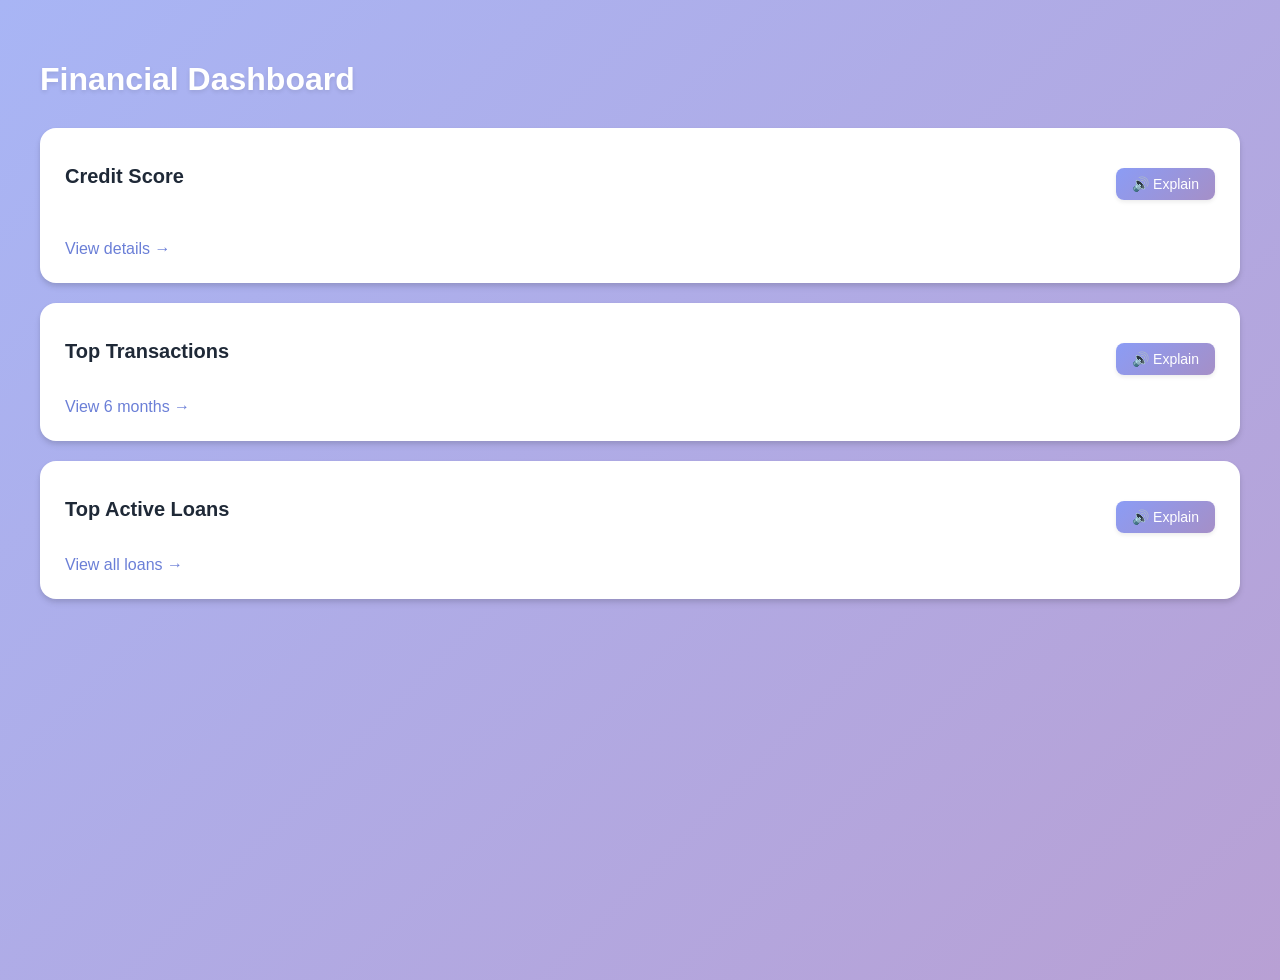
==== embedded-agent-fe/index.html @ 1740a6a1 "first commit" ====
<!DOCTYPE html>
<html>
<head>
  <title>Dashboard</title>
  <link rel="stylesheet" href="styles.css" />
  <script src="config.js"></script>
</head>

<body>
<h1>Financial Dashboard</h1>

<div class="section">
  <div class="header">
    <h2>Credit Score</h2>
    <button class="audio-btn">🔊 Explain</button>
  </div>
  <div style="display: flex; align-items: center; gap: 20px;">
    <div>
      <p style="font-size: 36px; font-weight: bold; margin: 0;" id="score"></p>
      <p style="margin: 5px 0; color: #666;" id="score-change"></p>
    </div>
  </div>
  <p style="font-size: 12px; color: #999; margin-top: 10px;" id="last-refreshed"></p>
  <a class="link" href="credit.html">View details →</a>
</div>

<div class="section">
  <div class="header">
    <h2>Top Transactions</h2>
    <button class="audio-btn">🔊 Explain</button>
  </div>
  <table id="txnTable"></table>
  <a class="link" href="transactions.html">View 6 months →</a>
</div>

<div class="section">
  <div class="header">
    <h2>Top Active Loans</h2>
    <button class="audio-btn">🔊 Explain</button>
  </div>
  <div id="loanCards"></div>
  <a class="link" href="loans.html">View all loans →</a>
</div>

<script>
async function load() {
  // Load credit score with change indicator
  const credit = await fetch(API_BASE + "/credit/summary").then(r=>r.json());
  document.getElementById("score").innerText = credit.score;
  
  const changeText = credit.change >= 0 ? `+${credit.change}` : `${credit.change}`;
  const changeColor = credit.change >= 0 ? '#059669' : '#dc2626';
  document.getElementById("score-change").innerHTML = `<span style="color: ${changeColor}; font-weight: bold;">${changeText} points</span> from last month`;
  
  const refreshDate = new Date(credit.last_refreshed);
  const now = new Date();
  const hoursDiff = Math.floor((now - refreshDate) / (1000 * 60 * 60));
  document.getElementById("last-refreshed").innerText = `Last refreshed: ${hoursDiff} hours ago`;

  // Load top transactions with enhanced data
  const txns = await fetch(API_BASE + "/transactions/top").then(r=>r.json());
  const t = document.getElementById("txnTable");
  t.innerHTML = `<tr style="background: #f9f9f9; font-weight: bold;">
    <th>Date</th><th>Category</th><th>Type</th><th>Amount</th>
  </tr>`;
  txns.forEach(x => {
    const typeColor = x.type === 'debit' ? '#dc2626' : '#059669';
    const typeSymbol = x.type === 'debit' ? '-' : '+';
    t.innerHTML += `<tr>
      <td>${x.date}</td>
      <td>${x.category}</td>
      <td style="color: ${typeColor}; font-weight: bold;">${x.type.toUpperCase()}</td>
      <td style="color: ${typeColor};">${typeSymbol}₹${x.amount}</td>
    </tr>`;
  });

  // Load top active loans with L1 data
  const loans = await fetch(API_BASE + "/loans/summary").then(r=>r.json());
  const loanCards = document.getElementById("loanCards");
  loans.forEach(loan => {
    const progress = ((loan.original_amount - loan.outstanding) / loan.original_amount * 100).toFixed(1);
    loanCards.innerHTML += `
      <div style="border: 1px solid #e5e7eb; padding: 15px; border-radius: 8px; margin-bottom: 15px; background: #fafafa;">
        <div style="display: flex; justify-content: space-between; align-items: start; margin-bottom: 10px;">
          <div>
            <h3 style="margin: 0 0 5px 0;">${loan.name}</h3>
            <span style="background: #dbeafe; color: #1e40af; padding: 2px 8px; border-radius: 4px; font-size: 12px;">${loan.type}</span>
          </div>
          <div style="text-align: right;">
            <p style="margin: 0; font-size: 12px; color: #666;">Outstanding</p>
            <p style="margin: 0; font-size: 20px; font-weight: bold;">₹${loan.outstanding.toLocaleString()}</p>
          </div>
        </div>
        <div style="display: grid; grid-template-columns: 1fr 1fr 1fr; gap: 10px; margin-top: 10px; font-size: 13px;">
          <div>
            <p style="margin: 0; color: #666;">EMI</p>
            <p style="margin: 0; font-weight: bold;">₹${loan.emi.toLocaleString()}</p>
          </div>
          <div>
            <p style="margin: 0; color: #666;">Interest Rate</p>
            <p style="margin: 0; font-weight: bold;">${loan.interest_rate}%</p>
          </div>
          <div>
            <p style="margin: 0; color: #666;">Next Due</p>
            <p style="margin: 0; font-weight: bold;">${loan.next_due_date}</p>
          </div>
        </div>
        <div style="margin-top: 10px;">
          <div style="display: flex; justify-content: space-between; font-size: 12px; margin-bottom: 5px;">
            <span>${progress}% paid</span>
            <span>${loan.tenure_remaining} remaining</span>
          </div>
          <div style="background: #e5e7eb; height: 8px; border-radius: 4px; overflow: hidden;">
            <div style="background: #10b981; height: 100%; width: ${progress}%;"></div>
          </div>
        </div>
        <a class="link" style="margin-top: 10px;" href="loan-details.html#id=${loan.id}">View detailed breakdown →</a>
      </div>
    `;
  });
}

load();
</script>

<!-- Candidate adds agent here -->
<!-- <script src="agent.js"></script> -->

</body>
</html>
---- embedded-agent-fe/styles.css ----
body {
  font-family: -apple-system, BlinkMacSystemFont, 'Segoe UI', Roboto, Oxygen, Ubuntu, Cantarell, sans-serif;
  padding: 40px;
  background: linear-gradient(135deg, #a8b5f5 0%, #b8a0d4 100%);
  min-height: 100vh;
  margin: 0;
}

h1 {
  color: white;
  font-size: 32px;
  margin-bottom: 30px;
  text-shadow: 0 2px 4px rgba(0,0,0,0.1);
}

h2 {
  color: #1f2937;
  font-size: 20px;
  margin: 0;
}

h3 {
  color: #374151;
  font-size: 16px;
}

.section {
  background: white;
  border: none;
  padding: 25px;
  border-radius: 16px;
  margin-bottom: 20px;
  box-shadow: 0 4px 6px rgba(0, 0, 0, 0.1), 0 2px 4px rgba(0, 0, 0, 0.06);
  transition: transform 0.2s, box-shadow 0.2s;
}

.section:hover {
  transform: translateY(-2px);
  box-shadow: 0 10px 15px rgba(0, 0, 0, 0.1), 0 4px 6px rgba(0, 0, 0, 0.05);
}

.header {
  display: flex;
  justify-content: space-between;
  align-items: center;
  margin-bottom: 15px;
}

.audio-btn {
  background: linear-gradient(135deg, #8b9cf5 0%, #a58fc7 100%);
  color: white;
  border: none;
  padding: 8px 16px;
  border-radius: 8px;
  cursor: pointer;
  font-size: 14px;
  font-weight: 500;
  transition: transform 0.2s, box-shadow 0.2s;
  box-shadow: 0 2px 4px rgba(0, 0, 0, 0.08);
}

.audio-btn:hover {
  transform: scale(1.05);
  box-shadow: 0 4px 8px rgba(0, 0, 0, 0.15);
}

.audio-btn:active {
  transform: scale(0.98);
}

table {
  width: 100%;
  border-collapse: collapse;
  margin-top: 10px;
}

td, th {
  border: 1px solid #e5e7eb;
  padding: 12px;
  text-align: left;
}

th {
  background: #f9fafb;
  font-weight: 600;
  color: #374151;
  text-transform: uppercase;
  font-size: 12px;
  letter-spacing: 0.5px;
}

tr:hover {
  background: #f9fafb;
}

.link {
  color: #6b7fd7;
  cursor: pointer;
  text-decoration: none;
  margin-top: 8px;
  display: inline-block;
  font-weight: 500;
  transition: color 0.2s;
}

.link:hover {
  color: #8b72b8;
  text-decoration: underline;
}

button {
  background: linear-gradient(135deg, #8b9cf5 0%, #a58fc7 100%);
  color: white;
  border: none;
  padding: 10px 20px;
  border-radius: 8px;
  cursor: pointer;
  font-size: 14px;
  font-weight: 500;
  margin-top: 15px;
  transition: transform 0.2s, box-shadow 0.2s;
  box-shadow: 0 2px 4px rgba(0, 0, 0, 0.08);
}

button:hover {
  transform: translateY(-2px);
  box-shadow: 0 4px 8px rgba(0, 0, 0, 0.15);
}

button:active {
  transform: translateY(0);
}

/* Responsive design */
@media (max-width: 768px) {
  body {
    padding: 20px;
  }
  
  h1 {
    font-size: 24px;
  }
  
  .section {
    padding: 15px;
  }
  
  table {
    font-size: 14px;
  }
  
  td, th {
    padding: 8px;
  }
}
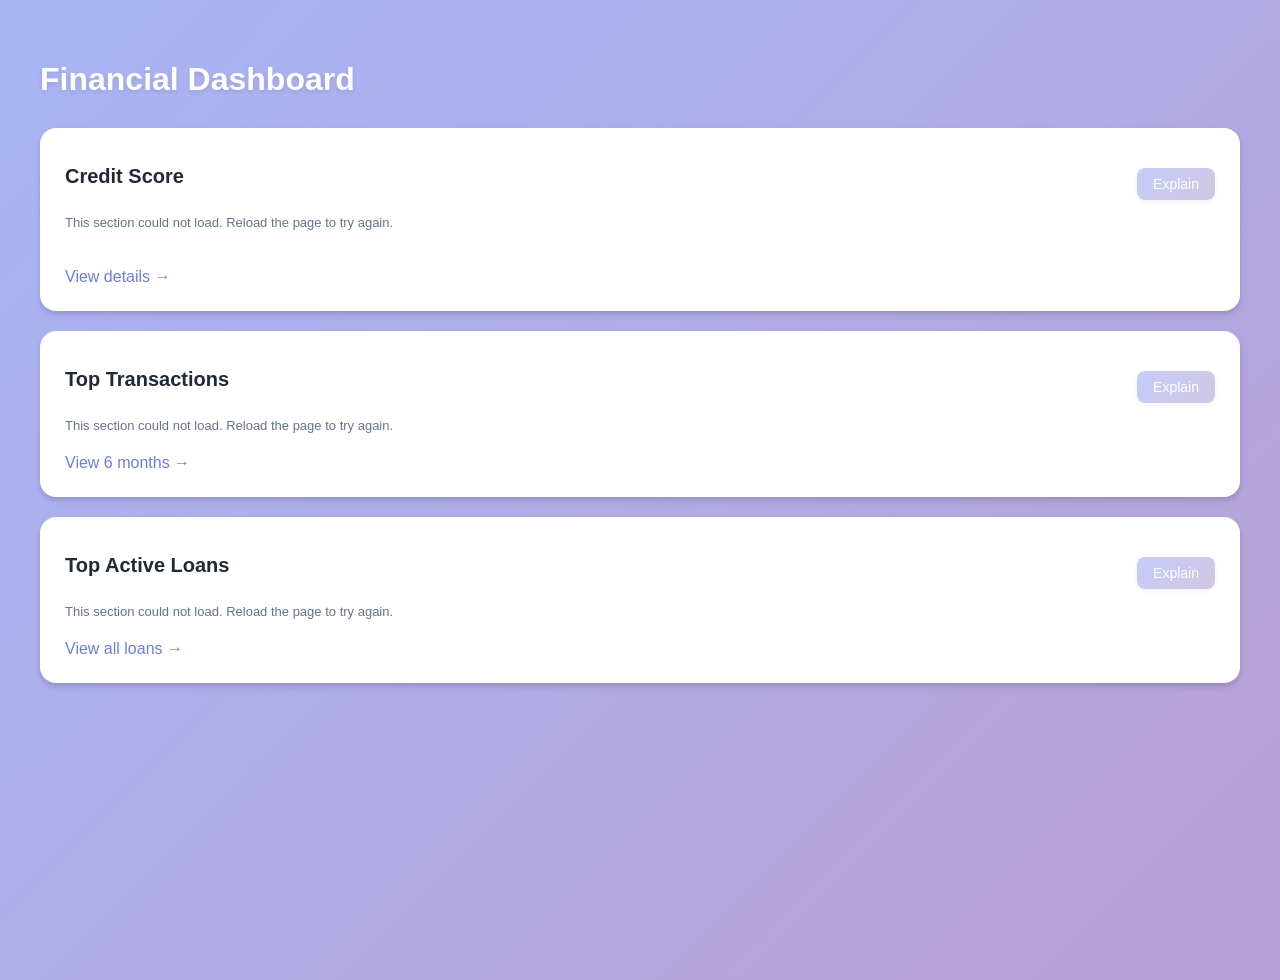
==== commit 4e296185: "Implement financial assistant with insights and section explanations" ====
--- a/embedded-agent-fe/index.html
+++ b/embedded-agent-fe/index.html
@@ -1,6 +1,7 @@
 <!DOCTYPE html>
 <html>
 <head>
+  <meta charset="utf-8" />
   <title>Dashboard</title>
   <link rel="stylesheet" href="styles.css" />
   <script src="config.js"></script>
@@ -12,7 +13,7 @@
 <div class="section">
   <div class="header">
     <h2>Credit Score</h2>
-    <button class="audio-btn">🔊 Explain</button>
+    <button class="audio-btn" type="button" data-explain="dashboard.credit_score" disabled>Explain</button>
   </div>
   <div style="display: flex; align-items: center; gap: 20px;">
     <div>
@@ -27,7 +28,7 @@
 <div class="section">
   <div class="header">
     <h2>Top Transactions</h2>
-    <button class="audio-btn">🔊 Explain</button>
+    <button class="audio-btn" type="button" data-explain="dashboard.top_transactions" disabled>Explain</button>
   </div>
   <table id="txnTable"></table>
   <a class="link" href="transactions.html">View 6 months →</a>
@@ -36,95 +37,15 @@
 <div class="section">
   <div class="header">
     <h2>Top Active Loans</h2>
-    <button class="audio-btn">🔊 Explain</button>
+    <button class="audio-btn" type="button" data-explain="dashboard.active_loans" disabled>Explain</button>
   </div>
   <div id="loanCards"></div>
   <a class="link" href="loans.html">View all loans →</a>
 </div>
 
-<script>
-async function load() {
-  // Load credit score with change indicator
-  const credit = await fetch(API_BASE + "/credit/summary").then(r=>r.json());
-  document.getElementById("score").innerText = credit.score;
-  
-  const changeText = credit.change >= 0 ? `+${credit.change}` : `${credit.change}`;
-  const changeColor = credit.change >= 0 ? '#059669' : '#dc2626';
-  document.getElementById("score-change").innerHTML = `<span style="color: ${changeColor}; font-weight: bold;">${changeText} points</span> from last month`;
-  
-  const refreshDate = new Date(credit.last_refreshed);
-  const now = new Date();
-  const hoursDiff = Math.floor((now - refreshDate) / (1000 * 60 * 60));
-  document.getElementById("last-refreshed").innerText = `Last refreshed: ${hoursDiff} hours ago`;
+<script src="section-explain.js"></script>
+<script src="dashboard.js"></script>
 
-  // Load top transactions with enhanced data
-  const txns = await fetch(API_BASE + "/transactions/top").then(r=>r.json());
-  const t = document.getElementById("txnTable");
-  t.innerHTML = `<tr style="background: #f9f9f9; font-weight: bold;">
-    <th>Date</th><th>Category</th><th>Type</th><th>Amount</th>
-  </tr>`;
-  txns.forEach(x => {
-    const typeColor = x.type === 'debit' ? '#dc2626' : '#059669';
-    const typeSymbol = x.type === 'debit' ? '-' : '+';
-    t.innerHTML += `<tr>
-      <td>${x.date}</td>
-      <td>${x.category}</td>
-      <td style="color: ${typeColor}; font-weight: bold;">${x.type.toUpperCase()}</td>
-      <td style="color: ${typeColor};">${typeSymbol}₹${x.amount}</td>
-    </tr>`;
-  });
-
-  // Load top active loans with L1 data
-  const loans = await fetch(API_BASE + "/loans/summary").then(r=>r.json());
-  const loanCards = document.getElementById("loanCards");
-  loans.forEach(loan => {
-    const progress = ((loan.original_amount - loan.outstanding) / loan.original_amount * 100).toFixed(1);
-    loanCards.innerHTML += `
-      <div style="border: 1px solid #e5e7eb; padding: 15px; border-radius: 8px; margin-bottom: 15px; background: #fafafa;">
-        <div style="display: flex; justify-content: space-between; align-items: start; margin-bottom: 10px;">
-          <div>
-            <h3 style="margin: 0 0 5px 0;">${loan.name}</h3>
-            <span style="background: #dbeafe; color: #1e40af; padding: 2px 8px; border-radius: 4px; font-size: 12px;">${loan.type}</span>
-          </div>
-          <div style="text-align: right;">
-            <p style="margin: 0; font-size: 12px; color: #666;">Outstanding</p>
-            <p style="margin: 0; font-size: 20px; font-weight: bold;">₹${loan.outstanding.toLocaleString()}</p>
-          </div>
-        </div>
-        <div style="display: grid; grid-template-columns: 1fr 1fr 1fr; gap: 10px; margin-top: 10px; font-size: 13px;">
-          <div>
-            <p style="margin: 0; color: #666;">EMI</p>
-            <p style="margin: 0; font-weight: bold;">₹${loan.emi.toLocaleString()}</p>
-          </div>
-          <div>
-            <p style="margin: 0; color: #666;">Interest Rate</p>
-            <p style="margin: 0; font-weight: bold;">${loan.interest_rate}%</p>
-          </div>
-          <div>
-            <p style="margin: 0; color: #666;">Next Due</p>
-            <p style="margin: 0; font-weight: bold;">${loan.next_due_date}</p>
-          </div>
-        </div>
-        <div style="margin-top: 10px;">
-          <div style="display: flex; justify-content: space-between; font-size: 12px; margin-bottom: 5px;">
-            <span>${progress}% paid</span>
-            <span>${loan.tenure_remaining} remaining</span>
-          </div>
-          <div style="background: #e5e7eb; height: 8px; border-radius: 4px; overflow: hidden;">
-            <div style="background: #10b981; height: 100%; width: ${progress}%;"></div>
-          </div>
-        </div>
-        <a class="link" style="margin-top: 10px;" href="loan-details.html#id=${loan.id}">View detailed breakdown →</a>
-      </div>
-    `;
-  });
-}
-
-load();
-</script>
-
-<!-- Candidate adds agent here -->
-<!-- <script src="agent.js"></script> -->
 
 </body>
 </html>
--- a/embedded-agent-fe/styles.css
+++ b/embedded-agent-fe/styles.css
@@ -67,6 +67,25 @@
 .audio-btn:active {
   transform: scale(0.98);
 }
+
+.audio-btn:disabled { opacity: .5; cursor: not-allowed; }
+.section-data-status { color: #64748b; font-size: 13px; }
+.section-data-status:empty { display: none; }
+.explain-panel { margin: 0 0 20px; padding: 20px; background: #f0f7ff; border: 1px solid #bfdbfe; border-radius: 12px; color: #334155; line-height: 1.6; }
+.explain-panel h3 { margin: 12px 0 6px; font-size: 15px; color: #1e40af; }
+.explain-panel h3:first-child { margin-top: 0; }
+.explain-panel p, .explain-panel ul { margin: 0 0 12px; }
+.explain-panel li { margin-bottom: 5px; }
+.explain-audio-controls { display: flex; align-items: center; flex-wrap: wrap; gap: 10px; margin-top: 12px; }
+.explain-audio-controls span { font-size: 13px; }
+.explain-audio-controls button:disabled { opacity: .5; cursor: not-allowed; }
+.section-loan-card { border: 1px solid #e5e7eb; padding: 15px; border-radius: 8px; margin-bottom: 15px; background: #fafafa; }
+.section-loan-card dl { display: grid; grid-template-columns: repeat(3, minmax(0, 1fr)); gap: 12px; }
+.section-loan-card dt { color: #64748b; font-size: 13px; }
+.section-loan-card dd { margin: 3px 0 0; font-weight: 600; }
+.section-progress { background: #e5e7eb; height: 8px; border-radius: 5px; overflow: hidden; }
+.section-progress > div { background: #10b981; height: 100%; }
+@media (max-width: 600px) { .section-loan-card dl { grid-template-columns: repeat(2, minmax(0, 1fr)); } .explain-panel { padding: 14px; } }
 
 table {
   width: 100%;
